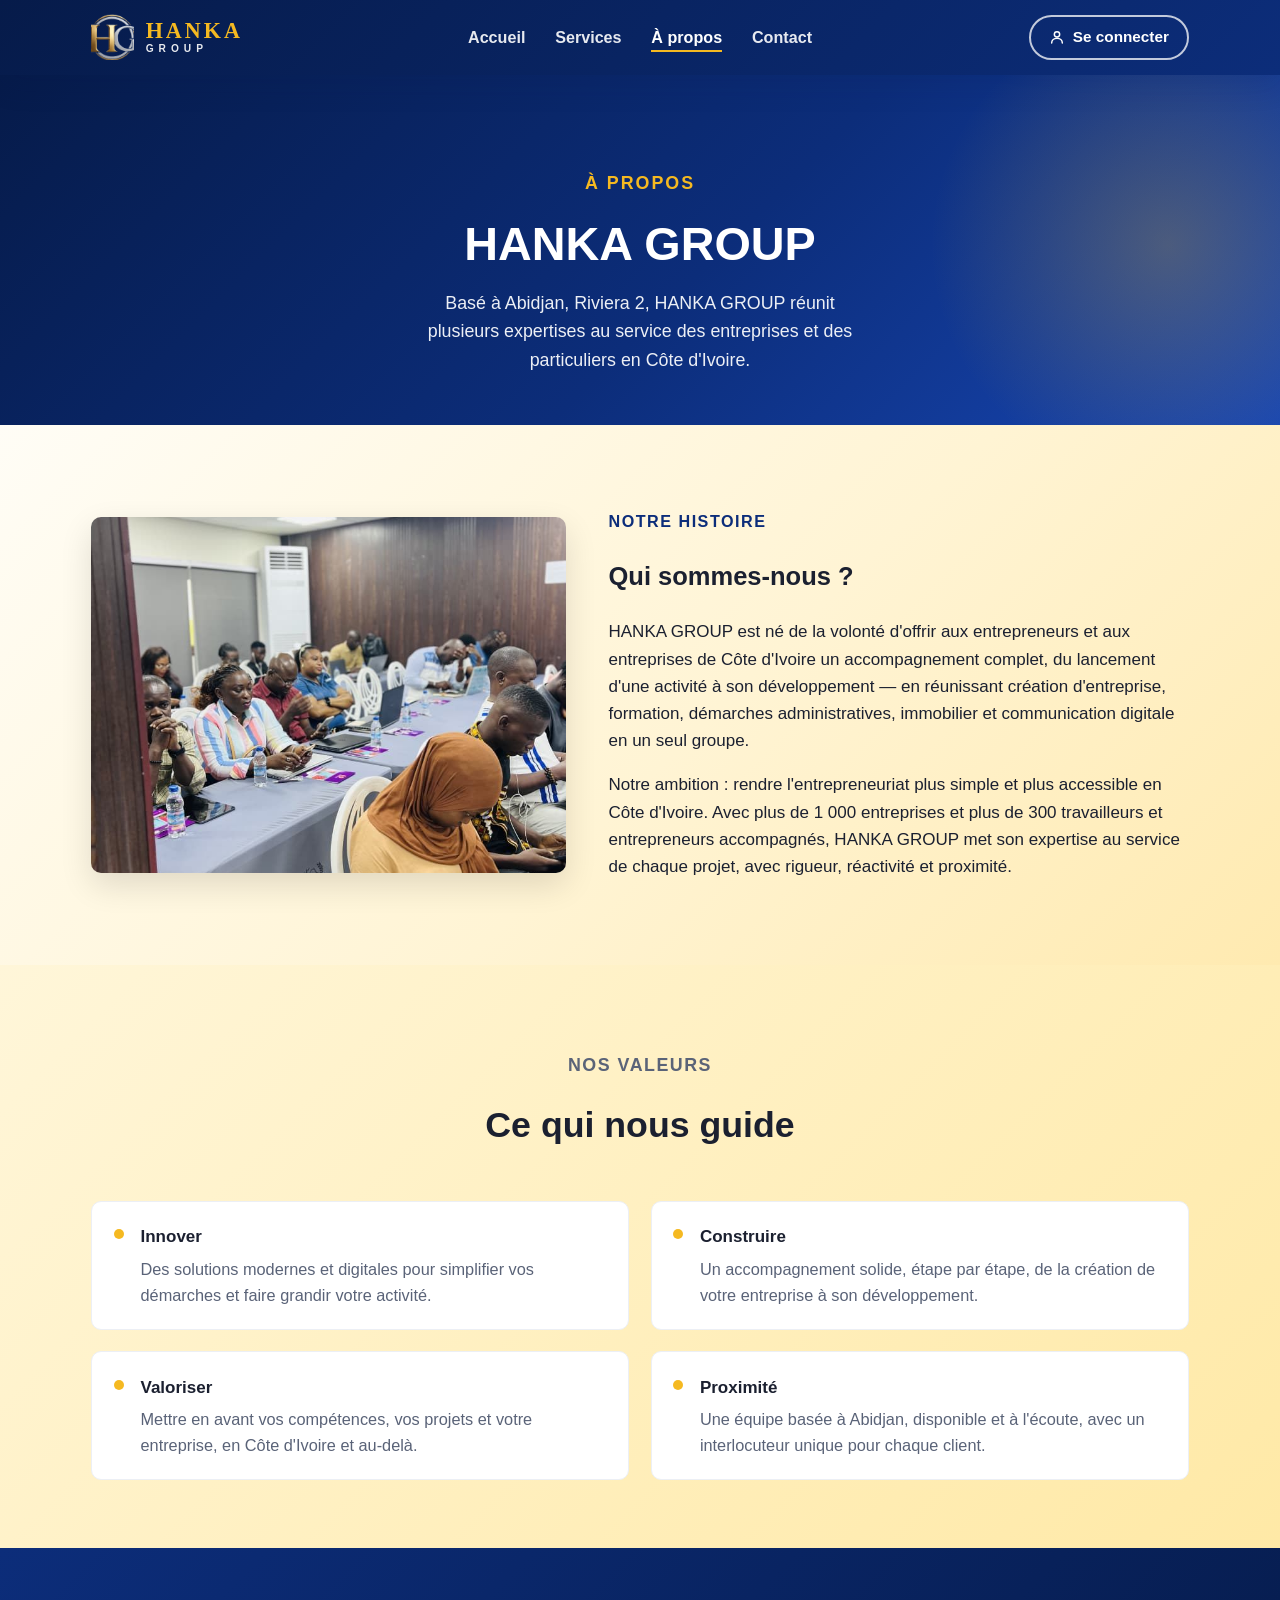
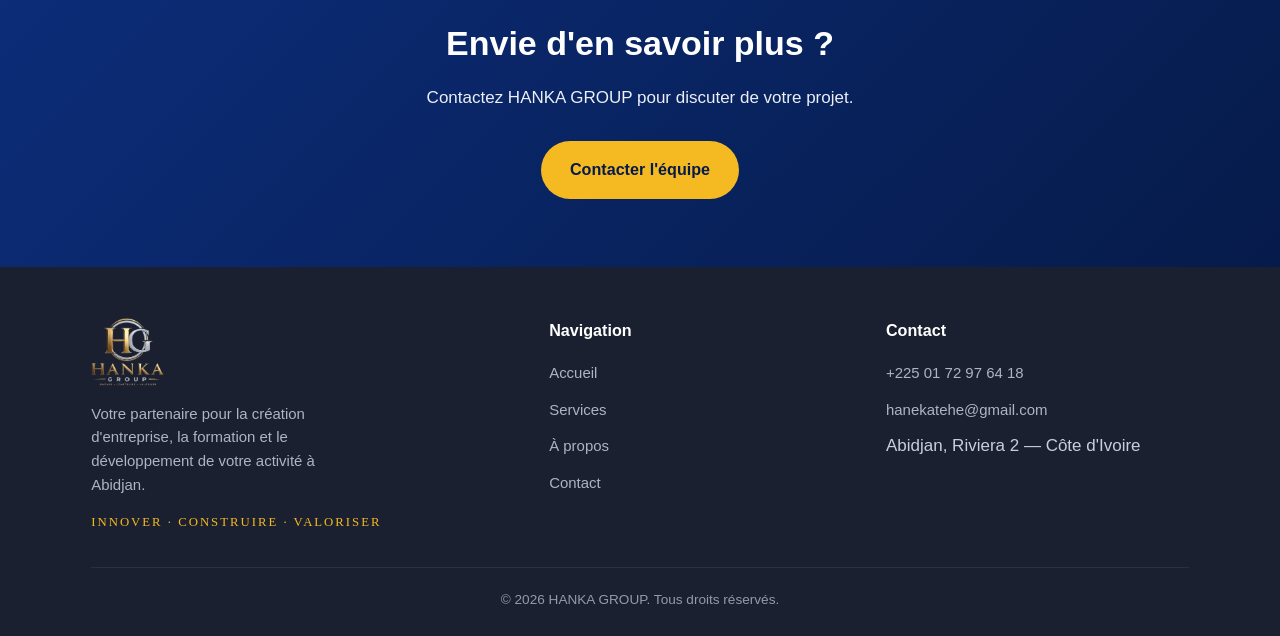
==== a-propos.html @ f5e08258 "Numero de version sur CSS/JS pour forcer le rechargement apres chaque publication Co-Authored-By: Cl" ====
<!DOCTYPE html>
<html lang="fr">
<head>
<meta charset="UTF-8">
<meta name="viewport" content="width=device-width, initial-scale=1.0">
<title>À propos — HANKA GROUP</title>
<meta name="description" content="HANKA GROUP, basé à Abidjan (Riviera 2), accompagne entreprises et particuliers en Côte d'Ivoire sur la création d'entreprise, la formation et le développement d'activité.">
<link rel="icon" href="assets/favicon.png" type="image/png">
<link rel="apple-touch-icon" href="assets/apple-touch-icon.png">
<link rel="stylesheet" href="css/style.css?v=202610141426">
</head>
<body>

<header class="site-header">
  <nav class="nav container">
    <a href="index.html" class="logo" aria-label="HANKA GROUP — accueil">
      <img src="assets/logo-hanka-mark-clair.png" alt="Logo HANKA GROUP">
      <span class="logo-text">
        <span class="logo-name">HANKA</span>
        <span class="logo-group">GROUP</span>
      </span>
    </a>
    <button class="nav-toggle" aria-label="Ouvrir le menu" aria-expanded="false">
      <span></span><span></span><span></span>
    </button>
    <ul class="nav-links">
      <li><a href="index.html">Accueil</a></li>
      <li><a href="services.html">Services</a></li>
      <li><a href="a-propos.html" aria-current="page">À propos</a></li>
      <li><a href="contact.html">Contact</a></li>
    </ul>
    <div class="nav-droite">
      <a href="connexion.html" class="nav-connexion"><svg width="16" height="16" viewBox="0 0 24 24" fill="none" stroke="currentColor" stroke-width="2.2" stroke-linecap="round" stroke-linejoin="round" aria-hidden="true"><circle cx="12" cy="8" r="4"/><path d="M4 21c0-4 3.6-7 8-7s8 3 8 7"/></svg>Se connecter</a>
    </div>
  </nav>
</header>

<main>

  <section class="hero" style="padding-bottom:3rem;">
    <div class="container" style="grid-template-columns:1fr; text-align:center;">
      <div>
        <p class="hero-eyebrow">À propos</p>
        <h1>HANKA GROUP</h1>
        <p style="margin:0 auto;">Basé à Abidjan, Riviera 2, HANKA GROUP réunit plusieurs expertises au service des entreprises et des particuliers en Côte d'Ivoire.</p>
      </div>
    </div>
  </section>

  <section>
    <div class="container about-grid">
      <img data-visuel="apropos-photo" class="service-photo" src="assets/hero/formation-salle.jpg" alt="Participants lors d'une session de formation HANKA GROUP à Abidjan">
      <div>
        <p class="section-eyebrow">Notre histoire</p>
        <h2>Qui sommes-nous ?</h2>
        <p>HANKA GROUP est né de la volonté d'offrir aux entrepreneurs et aux entreprises de Côte d'Ivoire un accompagnement complet, du lancement d'une activité à son développement — en réunissant création d'entreprise, formation, démarches administratives, immobilier et communication digitale en un seul groupe.</p>
        <p>Notre ambition : rendre l'entrepreneuriat plus simple et plus accessible en Côte d'Ivoire. Avec plus de 1 000 entreprises et plus de 300 travailleurs et entrepreneurs accompagnés, HANKA GROUP met son expertise au service de chaque projet, avec rigueur, réactivité et proximité.</p>
      </div>
    </div>
  </section>

  <section class="bg-alt">
    <div class="container">
      <div class="section-head">
        <p class="section-eyebrow">Nos valeurs</p>
        <h2>Ce qui nous guide</h2>
      </div>
      <div class="features">
        <div class="feature">
          <span class="dot" aria-hidden="true"></span>
          <div>
            <h3>Innover</h3>
            <p>Des solutions modernes et digitales pour simplifier vos démarches et faire grandir votre activité.</p>
          </div>
        </div>
        <div class="feature">
          <span class="dot" aria-hidden="true"></span>
          <div>
            <h3>Construire</h3>
            <p>Un accompagnement solide, étape par étape, de la création de votre entreprise à son développement.</p>
          </div>
        </div>
        <div class="feature">
          <span class="dot" aria-hidden="true"></span>
          <div>
            <h3>Valoriser</h3>
            <p>Mettre en avant vos compétences, vos projets et votre entreprise, en Côte d'Ivoire et au-delà.</p>
          </div>
        </div>
        <div class="feature">
          <span class="dot" aria-hidden="true"></span>
          <div>
            <h3>Proximité</h3>
            <p>Une équipe basée à Abidjan, disponible et à l'écoute, avec un interlocuteur unique pour chaque client.</p>
          </div>
        </div>
      </div>
    </div>
  </section>

  <section class="cta-band">
    <div class="container">
      <h2>Envie d'en savoir plus ?</h2>
      <p>Contactez HANKA GROUP pour discuter de votre projet.</p>
      <a href="contact.html" class="btn btn-primary">Contacter l'équipe</a>
    </div>
  </section>

</main>

<footer class="site-footer">
  <div class="container">
    <div class="footer-grid">
      <div>
        <img class="footer-logo" src="assets/logo-hanka-group-clair.png" alt="HANKA GROUP">
        <p style="font-size:0.88rem; opacity:0.85; max-width:32ch;">Votre partenaire pour la création d'entreprise, la formation et le développement de votre activité à Abidjan.</p>
        <p class="footer-tagline">Innover · Construire · Valoriser</p>
      </div>
      <div>
        <h3>Navigation</h3>
        <ul>
          <li><a href="index.html">Accueil</a></li>
          <li><a href="services.html">Services</a></li>
          <li><a href="a-propos.html">À propos</a></li>
          <li><a href="contact.html">Contact</a></li>
        </ul>
      </div>
      <div>
        <h3>Contact</h3>
        <ul>
          <li><a href="tel:+2250172976418">+225 01 72 97 64 18</a></li>
          <li><a href="mailto:hanekatehe@gmail.com">hanekatehe@gmail.com</a></li>
          <li>Abidjan, Riviera 2 — Côte d'Ivoire</li>
        </ul>
      </div>
    </div>
    <div class="footer-bottom">
      &copy; <span id="year"></span> HANKA GROUP. Tous droits réservés.
    </div>
  </div>
</footer>

<script src="js/script.js?v=202610141426"></script>
<script src="js/config.js?v=202610141426"></script>
<script src="js/visuels.js?v=202610141426"></script>
<script>document.getElementById("year").textContent = new Date().getFullYear();</script>
</body>
</html>
---- css/style.css ----
/* HANKA GROUP — feuille de style principale */

:root {
  --blue-dark: #061b4a;
  --blue: #0c2d7a;
  --blue-light: #1746b3;
  --gold: #f5b921;
  --gold-dark: #d99e0d;
  --white: #ffffff;
  --gray-50: #f7f8fb;
  --gray-100: #eceff5;
  --gray-300: #c7cede;
  --gray-600: #5a6378;
  --gray-900: #1b2030;
  --radius: 10px;
  --shadow: 0 10px 30px rgba(6, 27, 74, 0.12);
  --max-width: 1140px;
  font-size: 17px; /* taille de base de tout le site (était 16px) */
}

* { box-sizing: border-box; min-width: 0; }
[hidden] { display: none !important; }
html { scroll-behavior: smooth; overflow-x: hidden; }
body { overflow-x: hidden; }

body {
  margin: 0;
  font-family: "Segoe UI", Arial, sans-serif;
  color: var(--gray-900);
  background: var(--white);
  line-height: 1.6;
}

img { max-width: 100%; display: block; }

a { color: inherit; text-decoration: none; }

.container {
  max-width: var(--max-width);
  margin: 0 auto;
  padding: 0 1.25rem;
}

/* --- En-tête / navigation --- */
.site-header {
  position: sticky;
  top: 0;
  z-index: 50;
  background: linear-gradient(135deg, var(--blue-dark), var(--blue));
  box-shadow: var(--shadow);
}

.nav {
  display: flex;
  align-items: center;
  justify-content: space-between;
  padding-block: 0.85rem;
}

.logo {
  display: flex;
  align-items: center;
  gap: 0.7rem;
  line-height: 1;
}
.logo img {
  height: 46px;
  width: auto;
  flex: none;
}
.logo-text {
  display: flex;
  flex-direction: column;
  gap: 2px;
}
.logo-name {
  font-family: Georgia, "Times New Roman", serif;
  font-size: 1.3rem;
  font-weight: 700;
  letter-spacing: 3px;
  color: var(--gold);
  line-height: 1;
}
.logo-group {
  font-size: 0.6rem;
  font-weight: 700;
  letter-spacing: 5px;
  color: var(--white);
  opacity: 0.9;
  line-height: 1;
}

.nav-links {
  display: flex;
  gap: 1.75rem;
  list-style: none;
  margin: 0;
  padding: 0;
}
.nav-links a {
  color: var(--white);
  font-weight: 600;
  font-size: 0.95rem;
  opacity: 0.9;
  transition: opacity 0.15s;
}
.nav-links a:hover,
.nav-links a[aria-current="page"] { opacity: 1; border-bottom: 2px solid var(--gold); padding-bottom: 4px; }

.nav-cta {
  background: var(--gold);
  color: var(--blue-dark) !important;
  padding: 0.55rem 1.25rem;
  border-radius: 999px;
  font-weight: 700 !important;
  white-space: nowrap;
}
.nav-cta:hover { background: var(--gold-dark); }

.nav-toggle {
  display: none;
  flex-direction: column;
  gap: 5px;
  background: none;
  border: none;
  cursor: pointer;
  padding: 0.5rem;
}
.nav-toggle span {
  width: 24px;
  height: 2px;
  background: var(--white);
  border-radius: 2px;
}

/* --- Hero --- */
.hero {
  background: linear-gradient(135deg, var(--blue-dark) 0%, var(--blue) 55%, var(--blue-light) 100%);
  color: var(--white);
  padding: 4.5rem 0 5rem;
  position: relative;
  overflow: hidden;
}
.hero::after {
  content: "";
  position: absolute;
  right: -10%;
  top: -20%;
  width: 480px;
  height: 480px;
  background: radial-gradient(circle, rgba(245, 185, 33, 0.25), transparent 70%);
}
.hero .container {
  display: grid;
  grid-template-columns: 1.1fr 0.9fr;
  gap: 2.5rem;
  align-items: center;
  position: relative;
}
.hero-eyebrow {
  color: var(--gold);
  font-weight: 700;
  letter-spacing: 2px;
  text-transform: uppercase;
  font-size: 0.8rem;
}
.hero h1 {
  font-size: clamp(1.8rem, 4vw, 2.75rem);
  margin: 0.6rem 0 1rem;
  line-height: 1.2;
}
.hero p {
  font-size: 1.05rem;
  color: var(--gray-100);
  max-width: 46ch;
}
.hero p.hero-eyebrow { max-width: none; color: var(--gold); }
.hero-actions { display: flex; gap: 1rem; margin-top: 1.75rem; flex-wrap: wrap; }

.btn {
  display: inline-block;
  padding: 0.85rem 1.6rem;
  border-radius: 999px;
  font-weight: 700;
  font-size: 0.95rem;
  border: 2px solid transparent;
  cursor: pointer;
  transition: transform 0.12s, box-shadow 0.12s;
}
.btn:hover { transform: translateY(-2px); }
.btn-primary { background: var(--gold); color: var(--blue-dark); }
.btn-primary:hover { background: var(--gold-dark); }
.btn-outline { border-color: var(--white); color: var(--white); }
.btn-outline:hover { background: rgba(255,255,255,0.1); }

.hero-figure {
  background: rgba(255,255,255,0.08);
  border: 1px dashed rgba(255,255,255,0.4);
  border-radius: var(--radius);
  min-height: 280px;
  display: flex;
  align-items: center;
  justify-content: center;
  text-align: center;
  color: var(--gray-100);
  font-size: 0.9rem;
  padding: 1.5rem;
}

/* Diaporama du bloc d'accueil : logo puis photos, en fondu */
.hero-slider {
  position: relative;
  width: 100%;
  max-width: 420px;
  justify-self: center;
  aspect-ratio: 3 / 4;
  border-radius: 16px;
  overflow: hidden;
  box-shadow: 0 18px 50px rgba(0, 0, 0, 0.3);
  border: 2px solid rgba(245, 185, 33, 0.55);
  background: var(--blue-dark);
}
.hero-slide {
  position: absolute;
  inset: 0;
  opacity: 0;
  transition: opacity 1s ease;
}
.hero-slide.is-active { opacity: 1; }
.hero-slide img {
  width: 100%;
  height: 100%;
  object-fit: cover;
  display: block;
}
.hero-slide-logo {
  background: linear-gradient(160deg, #ffffff, #f4f1ea);
  display: flex;
  flex-direction: column;
  align-items: center;
  justify-content: center;
  gap: 1rem;
  padding: 2rem;
}
.hero-slide-logo img {
  height: auto;
  max-width: 300px;
  object-fit: contain;
}
.hero-dots {
  position: absolute;
  left: 0;
  right: 0;
  bottom: 0.9rem;
  display: flex;
  justify-content: center;
  gap: 0.5rem;
  z-index: 2;
}
.hero-dots button {
  width: 10px;
  height: 10px;
  padding: 0;
  border-radius: 50%;
  border: 2px solid var(--gold);
  background: rgba(255, 255, 255, 0.6);
  cursor: pointer;
}
.hero-dots button[aria-selected="true"] { background: var(--gold); }
@media (prefers-reduced-motion: reduce) {
  .hero-slide { transition: none; }
}

/* --- Sections génériques --- */
section { padding: 4rem 0; }
.section-head { text-align: center; max-width: 640px; margin: 0 auto 2.75rem; }
.section-eyebrow {
  color: var(--blue-light);
  font-weight: 700;
  letter-spacing: 2px;
  text-transform: uppercase;
  font-size: 0.78rem;
}
.section-head h2 { font-size: clamp(1.5rem, 3vw, 2.1rem); margin: 0.5rem 0 0.75rem; }
.section-head p { color: var(--gray-600); }

.bg-alt { background: var(--gray-50); }

/* --- Grille de services --- */
.services-grid {
  display: grid;
  grid-template-columns: repeat(3, 1fr);
  gap: 1.5rem;
}
.service-card {
  background: var(--white);
  border: 1px solid var(--gray-100);
  border-radius: var(--radius);
  padding: 1.75rem 1.5rem;
  box-shadow: var(--shadow);
  transition: transform 0.15s;
}
.service-card:hover { transform: translateY(-4px); }
.service-icon {
  width: 52px;
  height: 52px;
  border-radius: 12px;
  background: linear-gradient(135deg, var(--blue), var(--blue-light));
  display: flex;
  align-items: center;
  justify-content: center;
  margin-bottom: 1rem;
  color: var(--gold);
}
.service-card h3 { margin: 0 0 0.5rem; font-size: 1.1rem; }
.service-card p { color: var(--gray-600); font-size: 0.92rem; margin: 0 0 1rem; }
.service-card a { color: var(--blue-light); font-weight: 700; font-size: 0.9rem; }

/* --- Processus / étapes --- */
.steps {
  display: grid;
  grid-template-columns: repeat(4, 1fr);
  gap: 1.5rem;
  counter-reset: step;
}
.step {
  text-align: center;
  padding: 1.5rem 1rem;
}
.step::before {
  counter-increment: step;
  content: counter(step);
  display: flex;
  align-items: center;
  justify-content: center;
  width: 46px;
  height: 46px;
  margin: 0 auto 1rem;
  border-radius: 50%;
  background: var(--blue-dark);
  color: var(--gold);
  font-weight: 800;
}
.step h3 { margin: 0 0 0.4rem; font-size: 1.02rem; }
.step p { color: var(--gray-600); font-size: 0.9rem; margin: 0; }

/* --- Pourquoi nous / atouts --- */
.features {
  display: grid;
  grid-template-columns: repeat(2, 1fr);
  gap: 1.25rem;
}
/* Nombre impair d'atouts : le dernier est centré sous les autres */
.features > .feature:last-child:nth-child(odd) {
  grid-column: 1 / -1;
  justify-self: center;
  width: calc(50% - 0.625rem);
}
.feature {
  display: flex;
  gap: 1rem;
  align-items: flex-start;
  padding: 1.25rem;
  background: var(--white);
  border-radius: var(--radius);
  border: 1px solid var(--gray-100);
}
.feature .dot {
  flex: none;
  width: 10px;
  height: 10px;
  margin-top: 6px;
  border-radius: 50%;
  background: var(--gold);
}
.feature h3 { margin: 0 0 0.3rem; font-size: 1rem; }
.feature p { margin: 0; color: var(--gray-600); font-size: 0.9rem; }

/* --- CTA bandeau --- */
.cta-band {
  background: linear-gradient(135deg, var(--blue), var(--blue-dark));
  color: var(--white);
  text-align: center;
}
.cta-band h2 { font-size: clamp(1.4rem, 3vw, 2rem); margin: 0 0 0.75rem; }
.cta-band p { color: var(--gray-100); margin: 0 0 1.75rem; }

/* --- Page À propos --- */
.about-grid {
  display: grid;
  grid-template-columns: 0.9fr 1.1fr;
  gap: 2.5rem;
  align-items: center;
}
.placeholder-box {
  background: var(--gray-100);
  border: 2px dashed var(--gray-300);
  border-radius: var(--radius);
  min-height: 260px;
  display: flex;
  align-items: center;
  justify-content: center;
  color: var(--gray-600);
  text-align: center;
  padding: 1.5rem;
  font-size: 0.9rem;
}

.service-photo {
  width: 100%;
  aspect-ratio: 4 / 3;
  object-fit: cover;
  border-radius: var(--radius);
  box-shadow: 0 12px 32px rgba(0, 0, 0, 0.12);
}

/* --- Contact --- */
.contact-grid {
  display: grid;
  grid-template-columns: 1fr 1fr;
  gap: 2.5rem;
}
.contact-info {
  display: flex;
  flex-direction: column;
  gap: 1.25rem;
}
.contact-item {
  display: flex;
  gap: 1rem;
  align-items: flex-start;
}
.contact-item .icon {
  flex: none;
  width: 42px;
  height: 42px;
  border-radius: 10px;
  background: var(--blue);
  color: var(--gold);
  display: flex;
  align-items: center;
  justify-content: center;
}
.contact-item h3 { margin: 0 0 0.2rem; font-size: 0.95rem; }
.contact-item p { margin: 0; color: var(--gray-600); font-size: 0.92rem; }

form.contact-form {
  display: flex;
  flex-direction: column;
  gap: 1rem;
  background: var(--gray-50);
  padding: 1.75rem;
  border-radius: var(--radius);
  border: 1px solid var(--gray-100);
}
.form-row { display: grid; grid-template-columns: 1fr 1fr; gap: 1rem; }
label { font-size: 0.85rem; font-weight: 700; color: var(--gray-900); margin-bottom: 0.3rem; display: block; }
input, select, textarea {
  width: 100%;
  padding: 0.7rem 0.85rem;
  border: 1px solid var(--gray-300);
  border-radius: 8px;
  font-family: inherit;
  font-size: 0.95rem;
}
textarea { resize: vertical; min-height: 110px; }
.form-note { font-size: 0.8rem; color: var(--gray-600); }

/* --- Parcours « Créer mon entreprise » --- */
.wizard-section { padding: 2.5rem 0 4rem; background: var(--gray-50); }
.wizard { max-width: 860px; }
.wizard-steps {
  list-style: none;
  display: flex;
  gap: 0.5rem;
  padding: 0;
  margin: 0 0 1.75rem;
  counter-reset: etape;
  flex-wrap: wrap;
}
.wizard-steps li {
  flex: 1 1 140px;
  counter-increment: etape;
  font-size: 0.82rem;
  font-weight: 700;
  color: var(--gray-600);
  padding: 0.6rem 0.75rem;
  border-bottom: 3px solid var(--gray-300);
}
.wizard-steps li::before {
  content: counter(etape);
  display: inline-grid;
  place-items: center;
  width: 1.5rem;
  height: 1.5rem;
  margin-right: 0.45rem;
  border-radius: 50%;
  background: var(--gray-300);
  color: var(--white);
  font-size: 0.75rem;
}
.wizard-steps li.is-done { color: var(--blue); border-color: var(--blue); }
.wizard-steps li.is-done::before { background: var(--blue); }
.wizard-steps li.is-current { color: var(--blue-dark); border-color: var(--gold); }
.wizard-steps li.is-current::before { background: var(--gold); color: var(--blue-dark); }

.wizard-panel {
  border: 0;
  margin: 0;
  padding: 1.75rem;
  background: var(--white);
  border-radius: var(--radius);
  box-shadow: var(--shadow);
  scroll-margin-top: 90px;
}
.wizard-panel legend {
  float: left;
  width: 100%;
  font-size: 1.25rem;
  font-weight: 700;
  color: var(--blue-dark);
  margin-bottom: 1.25rem;
}
.wizard-panel legend + * { clear: both; }
.wizard-panel .form-row { margin-bottom: 1rem; }
.wizard-hint { font-size: 0.85rem; color: var(--gray-600); }
.wizard-error {
  margin-top: 1rem;
  padding: 0.7rem 0.9rem;
  border-radius: 8px;
  background: #fdecec;
  color: #a61b1b;
  font-size: 0.9rem;
  font-weight: 600;
}
.wizard-nav {
  display: flex;
  justify-content: space-between;
  gap: 1rem;
  margin-top: 1.5rem;
  flex-wrap: wrap;
}
.btn-ghost { background: transparent; color: var(--blue); border-color: var(--gray-300); }
.btn-ghost:hover { border-color: var(--blue); }
.btn:disabled { opacity: 0.5; cursor: not-allowed; transform: none; }
.hp { position: absolute; left: -9999px; width: 1px; height: 1px; overflow: hidden; }

/* Liste des formes juridiques (cliquer = passer à l'étape suivante) */
.forme-list { display: grid; grid-template-columns: repeat(auto-fill, minmax(200px, 1fr)); gap: 0.75rem; }
.forme-btn {
  padding: 1.1rem 1rem;
  border: 0;
  border-radius: 8px;
  background: linear-gradient(135deg, var(--blue), var(--blue-light));
  color: var(--white);
  font: inherit;
  font-weight: 700;
  letter-spacing: 0.5px;
  text-transform: uppercase;
  cursor: pointer;
  transition: transform 0.12s, box-shadow 0.12s;
}
.forme-btn:nth-child(odd) { background: linear-gradient(135deg, var(--blue-dark), var(--blue)); }
.forme-btn:hover, .forme-btn:focus-visible { transform: translateY(-2px); box-shadow: 0 8px 18px rgba(6, 27, 74, 0.25); }
.forme-btn[aria-checked="true"] { outline: 3px solid var(--gold); outline-offset: 2px; }

/* Cartes des packs */
.pack-list { display: grid; grid-template-columns: 1fr 1fr; gap: 1.25rem; margin-bottom: 1.5rem; }
.pack-card {
  position: relative;
  display: flex;
  flex-direction: column;
  gap: 0.4rem;
  text-align: left;
  padding: 1.75rem 1.5rem 1.5rem;
  border: 2px solid var(--gold);
  border-radius: 12px;
  background: var(--blue-dark);
  color: var(--white);
  font: inherit;
  cursor: pointer;
  transition: transform 0.12s, box-shadow 0.12s;
}
.pack-card-premium { background: linear-gradient(160deg, var(--blue), var(--blue-dark)); }
.pack-card:hover { transform: translateY(-3px); box-shadow: 0 14px 30px rgba(6, 27, 74, 0.3); }
.pack-card[aria-checked="true"] { box-shadow: 0 0 0 4px rgba(245, 185, 33, 0.55); }
.pack-badge {
  position: absolute;
  top: -0.8rem;
  right: 1.25rem;
  background: var(--gold);
  color: var(--blue-dark);
  font-size: 0.7rem;
  font-weight: 800;
  letter-spacing: 0.5px;
  text-transform: uppercase;
  padding: 0.3rem 0.75rem;
  border-radius: 6px;
}
.pack-nom { color: var(--gold); font-weight: 800; font-size: 1.1rem; text-transform: uppercase; letter-spacing: 0.5px; }
.pack-prix {
  color: var(--gold);
  font-weight: 800;
  font-size: 1.6rem;
  padding-bottom: 0.9rem;
  border-bottom: 1px solid rgba(255, 255, 255, 0.35);
}
.pack-card ul { list-style: none; padding: 0; margin: 0.6rem 0 1rem; font-size: 0.88rem; }
.pack-card li { position: relative; padding-left: 1.4rem; margin-bottom: 0.45rem; }
.pack-card li::before { content: "✓"; position: absolute; left: 0; color: var(--gold); font-weight: 700; }
.pack-choisir {
  margin-top: auto;
  text-align: center;
  padding: 0.65rem;
  border-radius: 999px;
  background: var(--gold);
  color: var(--blue-dark);
  font-weight: 800;
}

/* Cases à cocher du parcours « Modifier mon entreprise » */
.choix-list { display: grid; grid-template-columns: 1fr 1fr; gap: 0.75rem; margin: 0.75rem 0 1.5rem; }
.choix-carte {
  display: flex;
  gap: 0.75rem;
  align-items: flex-start;
  margin: 0;
  padding: 1rem 1.1rem;
  border: 2px solid var(--gray-300);
  border-radius: 10px;
  background: var(--white);
  cursor: pointer;
  transition: border-color 0.12s, background 0.12s;
}
.choix-carte:hover { border-color: var(--blue-light); }
.choix-carte:has(input:checked) { border-color: var(--gold); background: #fff9e8; }
.choix-carte input { width: 1.15rem; height: 1.15rem; margin-top: 0.15rem; flex-shrink: 0; accent-color: var(--blue); }
.choix-texte { display: flex; flex-direction: column; gap: 0.2rem; }
.choix-texte strong { font-size: 1rem; color: var(--blue-dark); }
.choix-texte small { font-weight: 400; color: var(--gray-600); font-size: 0.82rem; }
.label-espace { margin-top: 0.5rem; }
.recap-devis { font-size: 1.05rem !important; }

/* Récapitulatif */
.recap { background: var(--gray-50); border: 1px solid var(--gray-100); border-radius: var(--radius); padding: 1.25rem 1.5rem; }
.recap h3 { margin: 0 0 0.75rem; font-size: 1rem; color: var(--blue-dark); }
.recap dl { display: grid; grid-template-columns: max-content 1fr; gap: 0.4rem 1.25rem; margin: 0; font-size: 0.92rem; }
.recap dt { color: var(--gray-600); }
.recap dd { margin: 0; font-weight: 600; overflow-wrap: anywhere; }
.recap-prix { margin: 1rem 0 0; padding-top: 0.9rem; border-top: 1px solid var(--gray-300); font-size: 1.05rem; }
.recap-prix strong { color: var(--blue); font-size: 1.35rem; }
.confirm-line { display: flex; gap: 0.6rem; align-items: flex-start; margin-top: 1.25rem; font-weight: 600; cursor: pointer; }
.confirm-line input { width: auto; margin-top: 0.2rem; }

/* Écran final */
.wizard-done { text-align: center; padding: 3rem 1.5rem; }
.wizard-done:focus { outline: none; }
.done-icon {
  width: 64px;
  height: 64px;
  margin: 0 auto 1rem;
  display: grid;
  place-items: center;
  border-radius: 50%;
  background: var(--gold);
  color: var(--blue-dark);
  font-size: 2rem;
  font-weight: 800;
}
.wizard-done h2 { color: var(--blue-dark); margin-bottom: 0.5rem; }
.done-ref { color: var(--gray-600); font-size: 0.9rem; margin-bottom: 1.5rem; }

@media (max-width: 720px) {
  .pack-list { grid-template-columns: 1fr; }
  .choix-list { grid-template-columns: 1fr; }
  .wizard-panel { padding: 1.25rem; }
  .forme-list { grid-template-columns: 1fr; }
}

/* --- Espace admin --- */
.admin-body { background: var(--gray-50); }
.admin-main { padding: 2.5rem 0 4rem; }
.admin-main .container { max-width: 1400px; }
.admin-main section { padding: 0; }
.admin-logout { padding: 0.5rem 1.1rem; font-size: 0.85rem; background: transparent; }
.admin-login {
  max-width: 420px;
  margin: 2rem auto;
  padding: 2rem;
  background: var(--white);
  border-radius: var(--radius);
  box-shadow: var(--shadow);
}
.admin-login h1 { font-size: 1.5rem; color: var(--blue-dark); margin-top: 0; }
.admin-login form { display: flex; flex-direction: column; gap: 0.5rem; }
.admin-login .btn { margin-top: 0.75rem; }
.admin-head { display: flex; justify-content: space-between; align-items: flex-start; gap: 1rem; flex-wrap: wrap; }
.admin-head h1 { font-size: 1.5rem; color: var(--blue-dark); margin: 0; }
.admin-sub { color: var(--gray-600); font-size: 0.85rem; margin: 0.25rem 0 0; }
.admin-actions { display: flex; gap: 0.75rem; align-items: center; flex-wrap: wrap; }
.admin-export { display: inline-flex; gap: 0.4rem; align-items: center; flex-wrap: wrap; }
.admin-export-label { font-size: 0.85rem; font-weight: 700; color: var(--gray-600); }
.admin-actions .btn { padding: 0.5rem 1rem; font-size: 0.85rem; }
.admin-types { display: inline-flex; margin-top: 1.5rem; border: 2px solid var(--blue); border-radius: 10px; overflow: hidden; flex-wrap: wrap; }
.admin-types button {
  padding: 0.6rem 1.2rem;
  border: 0;
  background: var(--white);
  color: var(--blue);
  font: inherit;
  font-weight: 700;
  cursor: pointer;
}
.admin-types button[aria-selected="true"] { background: var(--blue); color: var(--white); }
.admin-types span { font-size: 0.75rem; font-weight: 700; color: var(--gold-dark); margin-left: 0.3rem; }
.admin-types button[aria-selected="true"] span { color: var(--gold); }
.cellule-texte { max-width: 320px; white-space: normal; line-height: 1.45; }
.admin-filtres { display: flex; gap: 0.5rem; flex-wrap: wrap; margin: 1.5rem 0 1rem; }
.admin-filtres button {
  padding: 0.45rem 0.9rem;
  border: 1px solid var(--gray-300);
  border-radius: 999px;
  background: var(--white);
  font: inherit;
  font-size: 0.85rem;
  font-weight: 600;
  cursor: pointer;
}
.admin-filtres button[aria-selected="true"] { background: var(--blue); border-color: var(--blue); color: var(--white); }
.admin-table-wrap { overflow-x: auto; background: var(--white); border-radius: var(--radius); box-shadow: var(--shadow); }
.admin-table { width: 100%; border-collapse: collapse; font-size: 0.85rem; min-width: 1100px; }
.admin-table th {
  text-align: left;
  padding: 0.75rem;
  background: var(--blue-dark);
  color: var(--white);
  font-weight: 700;
  white-space: nowrap;
}
.admin-table td { padding: 0.65rem 0.75rem; border-bottom: 1px solid var(--gray-100); vertical-align: top; }
.admin-table td a { color: var(--blue); }
.admin-table select, .admin-table textarea { font-size: 0.82rem; padding: 0.35rem 0.5rem; }
.admin-table textarea { min-height: 0; min-width: 180px; }
.admin-table tr.statut-nouveau td:first-child { border-left: 4px solid var(--gold); }
.admin-table tr.statut-traite, .admin-table tr.statut-annule { opacity: 0.6; }
.nowrap { white-space: nowrap; }
.admin-onglets { display: flex; gap: 0.25rem; border-bottom: 2px solid var(--gray-100); margin-bottom: 1.75rem; flex-wrap: wrap; }
.admin-onglets button {
  padding: 0.7rem 1.1rem;
  border: 0;
  border-bottom: 3px solid transparent;
  margin-bottom: -2px;
  background: none;
  font: inherit;
  font-weight: 700;
  color: var(--gray-600);
  cursor: pointer;
}
.admin-onglets button[aria-current="page"] { color: var(--blue-dark); border-bottom-color: var(--gold); }
.admin-alerte {
  margin: -0.75rem 0 1.5rem;
  padding: 0.75rem 1rem;
  border-radius: 8px;
  background: #fff6dc;
  border: 1px solid var(--gold);
  font-weight: 600;
  font-size: 0.9rem;
}
.admin-carte { background: var(--white); border-radius: var(--radius); box-shadow: var(--shadow); padding: 1.75rem; max-width: 900px; }
.admin-carte h1 { font-size: 1.5rem; color: var(--blue-dark); margin: 0; }
.admin-carte .admin-table-wrap { box-shadow: none; border: 1px solid var(--gray-100); margin-top: 1.25rem; }
.admin-table-compacte { min-width: 640px; }
.admin-form { display: flex; flex-direction: column; gap: 0.5rem; max-width: 560px; margin-top: 1.75rem; }
.admin-form h2 { font-size: 1.1rem; color: var(--blue-dark); margin: 0 0 0.5rem; }
.admin-form .btn { align-self: flex-start; margin-top: 0.5rem; }
.admin-form .form-row { margin-bottom: 0.25rem; }
.input-bouton { display: flex; gap: 0.5rem; }
.input-bouton .btn { flex-shrink: 0; margin: 0; padding: 0.5rem 1rem; }
.admin-succes {
  padding: 0.75rem 1rem;
  border-radius: 8px;
  background: #e8f6ec;
  color: #1d6b35;
  font-size: 0.9rem;
  line-height: 1.6;
  overflow-wrap: anywhere;
}
.btn-petit { padding: 0.35rem 0.8rem; font-size: 0.8rem; }
.btn-danger { border-color: #c62828; color: #c62828; }
.admin-vide { text-align: center; color: var(--gray-600); padding: 2rem; }

/* --- Pied de page --- */
.site-footer {
  background: var(--gray-900);
  color: var(--gray-300);
  padding: 3rem 0 1.5rem;
}
.footer-grid {
  display: grid;
  grid-template-columns: 1.4fr 1fr 1fr;
  gap: 2rem;
  margin-bottom: 2rem;
}
.footer-grid h3 { color: var(--white); font-size: 0.95rem; margin: 0 0 0.9rem; }
.footer-logo { height: 68px; width: auto; margin-bottom: 0.9rem; }
.footer-tagline {
  font-family: Georgia, "Times New Roman", serif;
  font-size: 0.75rem;
  letter-spacing: 2px;
  text-transform: uppercase;
  color: var(--gold);
  margin: 0.6rem 0 0;
}
.footer-grid ul { list-style: none; margin: 0; padding: 0; display: flex; flex-direction: column; gap: 0.55rem; }
.footer-grid a { font-size: 0.88rem; opacity: 0.85; }
.footer-grid a:hover { opacity: 1; text-decoration: underline; }
.footer-bottom {
  border-top: 1px solid rgba(255,255,255,0.1);
  padding-top: 1.25rem;
  text-align: center;
  font-size: 0.8rem;
  opacity: 0.7;
}

/* --- Responsive --- */
@media (max-width: 900px) {
  .hero .container { grid-template-columns: 1fr; }
  .hero-figure { min-height: 200px; }
  .services-grid { grid-template-columns: repeat(2, 1fr); }
  .steps { grid-template-columns: repeat(2, 1fr); }
  .features { grid-template-columns: 1fr; }
  .features > .feature:last-child:nth-child(odd) { width: auto; justify-self: stretch; }
  .about-grid { grid-template-columns: 1fr; }
  .contact-grid { grid-template-columns: 1fr; }
  .footer-grid { grid-template-columns: 1fr 1fr; }
}

@media (max-width: 680px) {
  .nav-links, .nav-cta { display: none; }
  .nav-toggle { display: flex; }
  .nav.open .nav-links {
    display: flex;
    flex-direction: column;
    position: absolute;
    top: 100%;
    left: 0;
    right: 0;
    background: var(--blue-dark);
    padding: 1rem 1.25rem 1.5rem;
    gap: 1rem;
  }
  .nav.open .nav-cta {
    display: inline-block;
    margin: 0 1.25rem 1.25rem;
  }
  .services-grid { grid-template-columns: 1fr; }
  .steps { grid-template-columns: 1fr; }
  .form-row { grid-template-columns: 1fr; }
  .footer-grid { grid-template-columns: 1fr; }
}

/* --- Chiffres clés (accueil) --- */
.chiffres { padding: 2.5rem 0; background: var(--white); border-bottom: 1px solid var(--gray-100); }
.chiffres-grid { display: grid; grid-template-columns: repeat(2, 1fr); gap: 1.5rem; max-width: 900px; }
.chiffre {
  text-align: center;
  padding: 1.5rem 1rem;
  border-radius: var(--radius);
  background: linear-gradient(135deg, var(--blue-dark), var(--blue));
  color: var(--white);
  box-shadow: var(--shadow);
}
.chiffre-valeur {
  margin: 0;
  font-size: clamp(2.2rem, 5vw, 3rem);
  font-weight: 800;
  line-height: 1.1;
  color: var(--gold);
}
.chiffre-valeur small {
  display: block;
  font-size: 0.9rem;
  font-weight: 700;
  letter-spacing: 2px;
  text-transform: uppercase;
  color: var(--white);
  opacity: 0.85;
  margin-bottom: 0.25rem;
}
.chiffre-libelle { margin: 0.5rem 0 0; font-size: 1rem; font-weight: 600; }
@media (max-width: 640px) {
  .chiffres-grid { grid-template-columns: 1fr; }
}

/* --- Témoignages vidéo (accueil) --- */
.temoignages { background: #eaf1ff; }
.temoignages-head { display: flex; justify-content: space-between; align-items: flex-end; gap: 1rem; margin-bottom: 1.5rem; }
.temoignages-head h2 { margin: 0; font-size: clamp(1.6rem, 3.5vw, 2.2rem); color: var(--blue-dark); }
.temoignages-head h2 span { color: var(--blue-light); }
.temoignages-nav { display: flex; gap: 0.5rem; }
.temoignages-fleche {
  width: 44px;
  height: 44px;
  border-radius: 50%;
  border: 2px solid var(--blue);
  background: var(--white);
  color: var(--blue);
  font-size: 1.1rem;
  font-weight: 700;
  cursor: pointer;
}
.temoignages-fleche:hover { background: var(--blue); color: var(--white); }
.temoignages-liste {
  list-style: none;
  margin: 0;
  padding: 0 0 1rem;
  display: grid;
  grid-auto-flow: column;
  grid-auto-columns: minmax(230px, 1fr);
  gap: 1.25rem;
  overflow-x: auto;
  scroll-snap-type: x mandatory;
  scrollbar-width: thin;
}
@media (min-width: 900px) {
  .temoignages-liste { grid-auto-columns: calc((100% - 3 * 1.25rem) / 4); }
}
.temoignage {
  scroll-snap-align: start;
  background: var(--white);
  border-radius: 12px;
  padding: 0.75rem;
  box-shadow: 0 6px 18px rgba(6, 27, 74, 0.08);
  display: flex;
  flex-direction: column;
  gap: 0.75rem;
}
.temoignage-video {
  position: relative;
  display: block;
  width: 100%;
  aspect-ratio: 1 / 1;
  padding: 0;
  border: 0;
  border-radius: 8px;
  overflow: hidden;
  cursor: pointer;
  background: linear-gradient(135deg, var(--blue-dark), var(--blue));
}
.temoignage-video img { width: 100%; height: 100%; object-fit: cover; display: block; transition: transform 0.3s; }
.temoignage-video:hover img { transform: scale(1.04); }
.temoignage-sans-image {
  display: grid;
  place-items: center;
  width: 100%;
  height: 100%;
  font-size: 3rem;
  font-weight: 800;
  color: var(--gold);
}
.temoignage-play {
  position: absolute;
  top: 50%;
  left: 50%;
  width: 52px;
  height: 52px;
  margin: -26px 0 0 -26px;
  border: 3px solid var(--white);
  border-radius: 50%;
  background: rgba(6, 27, 74, 0.35);
  transition: background 0.2s, transform 0.2s;
}
.temoignage-play::after {
  content: "";
  position: absolute;
  top: 50%;
  left: 54%;
  transform: translate(-50%, -50%);
  border-style: solid;
  border-width: 9px 0 9px 15px;
  border-color: transparent transparent transparent var(--white);
}
.temoignage-video:hover .temoignage-play, .temoignage-video:focus-visible .temoignage-play { background: var(--gold); transform: scale(1.08); }
.temoignage-infos { display: flex; flex-direction: column; gap: 0.15rem; padding: 0 0.25rem 0.25rem; font-size: 0.88rem; color: var(--gray-600); }
.temoignage-infos strong { color: var(--blue-dark); font-size: 1rem; }
.temoignage-service { color: var(--gold-dark); font-weight: 700; font-size: 0.8rem; text-transform: uppercase; letter-spacing: 0.5px; }

/* Fenêtre de lecture vidéo */
.video-modale { position: fixed; inset: 0; z-index: 1000; display: grid; place-items: center; padding: 1rem; }
.video-modale-fond { position: absolute; inset: 0; background: rgba(4, 12, 34, 0.85); }
.video-modale-contenu { position: relative; width: min(900px, 100%); }
.video-modale-lecteur { aspect-ratio: 16 / 9; background: #000; border-radius: 10px; overflow: hidden; }
.video-modale-lecteur iframe, .video-modale-lecteur video { width: 100%; height: 100%; border: 0; display: block; }
.video-modale-fermer {
  position: absolute;
  top: -2.75rem;
  right: 0;
  width: 2.25rem;
  height: 2.25rem;
  border: 0;
  border-radius: 50%;
  background: var(--white);
  color: var(--blue-dark);
  font-size: 1rem;
  font-weight: 800;
  cursor: pointer;
}
@media (max-width: 640px) {
  .temoignages-nav { display: none; }
  .temoignages-liste { grid-auto-columns: 75%; }
}

/* --- Espace admin : gestion des témoignages --- */
.admin-carte-large { max-width: 1000px; }
.admin-form-large { max-width: 720px; }
.temoi-admin-liste { list-style: none; padding: 0; margin: 1.25rem 0 0; display: flex; flex-direction: column; gap: 0.75rem; }
.temoi-admin {
  display: grid;
  grid-template-columns: 96px 1fr auto;
  gap: 1rem;
  align-items: center;
  padding: 0.75rem;
  border: 1px solid var(--gray-100);
  border-radius: 10px;
  background: var(--gray-50);
}
.temoi-masque { opacity: 0.6; }
.temoi-admin-image {
  display: grid;
  place-items: center;
  width: 96px;
  height: 96px;
  border-radius: 8px;
  overflow: hidden;
  background: linear-gradient(135deg, var(--blue-dark), var(--blue));
  color: var(--gold);
  font-size: 1.5rem;
}
.temoi-admin-image img { width: 100%; height: 100%; object-fit: cover; }
.temoi-admin-infos { display: flex; flex-direction: column; gap: 0.15rem; font-size: 0.88rem; color: var(--gray-600); }
.temoi-admin-infos strong { color: var(--blue-dark); font-size: 1rem; }
.temoi-etat { font-size: 0.8rem; font-weight: 700; color: var(--blue); }
.temoi-admin-actions { display: flex; gap: 0.4rem; flex-wrap: wrap; justify-content: flex-end; }
.temoi-source { border: 0; padding: 0; margin: 0.75rem 0 0.25rem; }
.temoi-source legend { font-size: 0.85rem; font-weight: 700; margin-bottom: 0.4rem; }
.temoi-radio { display: flex; gap: 0.5rem; align-items: center; font-weight: 600; font-size: 0.92rem; margin-bottom: 0.3rem; cursor: pointer; }
.temoi-radio input { width: auto; }
input[type="file"] { padding: 0.5rem; background: var(--white); }
@media (max-width: 640px) {
  .temoi-admin { grid-template-columns: 72px 1fr; }
  .temoi-admin-image { width: 72px; height: 72px; }
  .temoi-admin-actions { grid-column: 1 / -1; justify-content: flex-start; }
}

/* Diaporama dans une section de la page Services (format paysage) */
.service-slider {
  max-width: none;
  aspect-ratio: 4 / 3;
  justify-self: stretch;
  border: 0;
  border-radius: var(--radius);
  box-shadow: 0 12px 32px rgba(0, 0, 0, 0.12);
  background: var(--gray-100);
}

/* En-tête sur ordinateur : logo à gauche, menu centré, bouton éventuel à droite */
@media (min-width: 681px) {
  .nav { display: grid; grid-template-columns: 1fr auto 1fr; gap: 1.5rem; }
  .nav .logo { justify-self: start; }
  .nav .nav-links { justify-self: center; }
  .nav .nav-cta { justify-self: end; }
}

/* Bouton « Se connecter » en haut à droite (espace admin / collaborateurs) */
.nav-droite { display: flex; align-items: center; gap: 0.75rem; }
.nav-connexion {
  display: inline-flex;
  align-items: center;
  gap: 0.45rem;
  padding: 0.5rem 1.05rem;
  border: 2px solid rgba(255, 255, 255, 0.75);
  border-radius: 999px;
  color: var(--white);
  font-weight: 700;
  font-size: 0.9rem;
  white-space: nowrap;
  transition: background 0.15s, border-color 0.15s, color 0.15s;
}
.nav-connexion:hover { background: var(--white); border-color: var(--white); color: var(--blue-dark); }
@media (min-width: 681px) {
  .nav .nav-droite { justify-self: end; }
}
@media (max-width: 680px) {
  .nav-droite { margin-left: auto; order: 2; }
  .nav-toggle { order: 3; }
  .nav-droite .nav-cta, .nav.open .nav-droite .nav-cta { display: none; }
  .nav-connexion { padding: 0.4rem 0.8rem; font-size: 0.82rem; }
}
@media (max-width: 380px) {
  .nav-connexion { font-size: 0; gap: 0; padding: 0.45rem; }
  .nav-connexion svg { width: 18px; height: 18px; }
}

/* --- Connexion / inscription --- */
.auth-section { padding: 3rem 0 4rem; background: var(--gray-50); }
.auth-carte { max-width: 560px; margin: 0 auto; background: var(--white); border-radius: var(--radius); box-shadow: var(--shadow); overflow: hidden; }
.auth-onglets { display: grid; grid-template-columns: 1fr 1fr; }
.auth-onglets button {
  padding: 1rem;
  border: 0;
  border-bottom: 3px solid var(--gray-100);
  background: var(--gray-50);
  font: inherit;
  font-weight: 700;
  color: var(--gray-600);
  cursor: pointer;
}
.auth-onglets button[aria-selected="true"] { background: var(--white); color: var(--blue-dark); border-bottom-color: var(--gold); }
.auth-form { display: flex; flex-direction: column; gap: 0.45rem; padding: 1.75rem; }
.auth-form .form-row { margin-bottom: 0.25rem; }
.auth-form .btn { margin-top: 0.75rem; }
.auth-intro { margin: 0 0 0.75rem; color: var(--gray-600); font-size: 0.92rem; }
.auth-aide { margin: 0.5rem 0 0; font-size: 0.85rem; color: var(--gray-600); text-align: center; }
.auth-aide a { color: var(--blue); font-weight: 600; }

/* --- Espace client --- */
.espace-section { padding: 2.5rem 0 4rem; background: var(--gray-50); min-height: 60vh; }
.espace-chargement { text-align: center; color: var(--gray-600); padding: 3rem 0; }
.espace-entete { display: flex; justify-content: space-between; align-items: flex-end; gap: 1.25rem; flex-wrap: wrap; margin-bottom: 2rem; }
.espace-entete h1 { margin: 0.2rem 0 0; color: var(--blue-dark); font-size: clamp(1.6rem, 3vw, 2rem); }
.espace-actions { display: flex; gap: 0.6rem; flex-wrap: wrap; }
.espace-actions .btn { padding: 0.65rem 1.2rem; font-size: 0.9rem; }
.espace-titre { font-size: 1.25rem; color: var(--blue-dark); margin: 0 0 1rem; }
.espace-vide { background: var(--white); border-radius: var(--radius); padding: 1.5rem; box-shadow: var(--shadow); }
.espace-demandes { display: flex; flex-direction: column; gap: 1.25rem; }
.espace-demande { background: var(--white); border-radius: var(--radius); box-shadow: var(--shadow); padding: 1.5rem; border-left: 5px solid var(--gold); }
.espace-demande.statut-en_cours { border-left-color: var(--blue-light); }
.espace-demande.statut-traite { border-left-color: #2e9d57; }
.espace-demande.statut-annule { border-left-color: var(--gray-300); opacity: 0.8; }
.espace-demande-tete { display: flex; justify-content: space-between; align-items: flex-start; gap: 1rem; }
.espace-demande-tete h3 { margin: 0; color: var(--blue-dark); font-size: 1.1rem; }
.espace-demande-tete .admin-sub { margin: 0.2rem 0 0; }
.espace-statut { flex-shrink: 0; padding: 0.35rem 0.9rem; border-radius: 999px; font-size: 0.82rem; font-weight: 800; background: #fff3d1; color: #8a5a00; }
.statut-en_cours .espace-statut { background: #e1eaff; color: var(--blue); }
.statut-traite .espace-statut { background: #e3f5e9; color: #1d6b35; }
.statut-annule .espace-statut { background: var(--gray-100); color: var(--gray-600); }
.espace-statut-aide { margin: 0.6rem 0 1rem; font-size: 0.9rem; color: var(--gray-600); }
.espace-details { display: grid; grid-template-columns: repeat(auto-fit, minmax(170px, 1fr)); gap: 0.75rem 1.5rem; margin: 0 0 1.25rem; }
.espace-details dt { font-size: 0.78rem; color: var(--gray-600); text-transform: uppercase; letter-spacing: 0.5px; }
.espace-details dd { margin: 0.1rem 0 0; font-weight: 700; color: var(--gray-900); }
.espace-docs { border-top: 1px solid var(--gray-100); padding-top: 1rem; }
.espace-docs h4 { margin: 0 0 0.6rem; font-size: 0.95rem; color: var(--blue-dark); }
.espace-docs ul { list-style: none; padding: 0; margin: 0 0 0.75rem; display: flex; flex-direction: column; gap: 0.4rem; }
.espace-docs li { display: flex; justify-content: space-between; align-items: center; gap: 1rem; padding: 0.5rem 0.75rem; background: var(--gray-50); border-radius: 8px; font-size: 0.9rem; overflow-wrap: anywhere; }
.espace-docs li small { color: var(--gray-600); }
.espace-doc-actions { display: flex; gap: 0.75rem; flex-shrink: 0; }
.lien-bouton { border: 0; background: none; padding: 0; font: inherit; font-weight: 700; color: var(--blue); cursor: pointer; }
.lien-danger { color: #c62828; }
.espace-depot { display: inline-flex; position: relative; cursor: pointer; margin: 0; }
.espace-depot input { position: absolute; inset: 0; opacity: 0; cursor: pointer; }
.espace-depot span { padding: 0.55rem 1.1rem; border: 2px dashed var(--blue-light); border-radius: 999px; color: var(--blue); font-weight: 700; font-size: 0.9rem; }
.espace-depot:hover span, .espace-depot:focus-within span { background: #eef3ff; }
.espace-depot-etat { margin: 0.5rem 0 0; font-size: 0.88rem; font-weight: 600; color: var(--blue); }
@media (max-width: 640px) {
  .espace-demande-tete { flex-direction: column; }
  .espace-docs li { flex-direction: column; align-items: flex-start; }
}

/* Parcours : client connecté / invitation à créer un compte */
.wizard-connecte { margin: -0.5rem 0 1rem; padding: 0.65rem 0.9rem; border-radius: 8px; background: #eef3ff; font-size: 0.88rem; color: var(--blue-dark); }
.wizard-connecte a { color: var(--blue); font-weight: 700; text-decoration: underline; }
.wizard-connecte-ok { background: #e3f5e9; color: #1d6b35; font-weight: 600; }
.done-compte { margin: -0.75rem auto 1.5rem; max-width: 46ch; font-size: 0.95rem; }
.done-compte a { color: var(--blue); font-weight: 700; text-decoration: underline; }

/* Espace admin : documents des clients et badge « Compte client » */
.badge-compte { display: inline-block; margin-bottom: 0.35rem; padding: 0.15rem 0.55rem; border-radius: 999px; background: #e1eaff; color: var(--blue); font-size: 0.72rem; font-weight: 800; white-space: nowrap; }
.admin-docs { list-style: none; margin: 0; padding: 0; display: flex; flex-direction: column; gap: 0.25rem; }
.admin-docs .lien-bouton { font-size: 0.8rem; text-align: left; overflow-wrap: anywhere; }

/* --- Fonds en dégradé jaune (remplace les fonds blancs / gris clair des pages) --- */
:root {
  --degrade-jaune: linear-gradient(135deg, #fffdf6 0%, #fff4d4 55%, #ffeab0 100%);
  --degrade-jaune-alt: linear-gradient(135deg, #fff6d9 0%, #ffe9a6 100%);
}
body { background: #fffaf0; }
main > section:not(.hero):not(.cta-band):not(.temoignages):not(.bg-alt) { background: var(--degrade-jaune); }
main > section.bg-alt { background: var(--degrade-jaune-alt); }
.admin-body { background: var(--degrade-jaune) fixed; }
.chiffres { border-bottom-color: rgba(217, 158, 13, 0.25); }
/* Les cartes restent blanches pour ressortir sur le fond jaune */
.feature { background: var(--white); }

/* --- Textes gris légèrement agrandis (meilleure lisibilité) --- */
.section-head p { font-size: 1.05rem; }
.service-card p, .contact-item p { font-size: 0.98rem; }
.step p, .feature p { font-size: 0.96rem; }
.placeholder-box { font-size: 0.96rem; }
.form-note { font-size: 0.88rem; }
.wizard-hint { font-size: 0.92rem; }
.wizard-steps li { font-size: 0.88rem; }
.choix-texte small { font-size: 0.88rem; }
.recap dl { font-size: 0.98rem; }
.done-ref { font-size: 0.96rem; }
.admin-sub { font-size: 0.92rem; }
.temoignage-infos, .temoi-admin-infos { font-size: 0.94rem; }
.auth-intro { font-size: 0.98rem; }
.auth-aide { font-size: 0.92rem; }
.espace-statut-aide { font-size: 0.96rem; }
.espace-details dt { font-size: 0.84rem; }
.espace-docs li small { font-size: 0.85rem; }

/* Intitulés bleus des services (« 01 · CRÉATION D'ENTREPRISE »...) : plus grands et plus gras */
.section-eyebrow { font-size: 0.95rem; font-weight: 800; letter-spacing: 1.5px; color: var(--blue); }

/* --- Fenêtre « Réserve ta place » (formation) et bouton WhatsApp --- */
.resa-modale { position: fixed; inset: 0; z-index: 1000; display: grid; place-items: center; padding: 1rem; }
.resa-fond { position: absolute; inset: 0; background: rgba(4, 12, 34, 0.7); }
.resa-carte {
  position: relative;
  width: min(520px, 100%);
  max-height: calc(100vh - 2rem);
  overflow-y: auto;
  padding: 2rem 1.75rem 1.5rem;
  border-radius: 14px;
  background: var(--degrade-jaune);
  box-shadow: 0 24px 60px rgba(0, 0, 0, 0.35);
  display: flex;
  flex-direction: column;
  gap: 0.6rem;
}
.resa-carte h2 { margin: 0; color: var(--blue-dark); font-size: 1.6rem; }
.resa-carte .section-eyebrow { margin: 0; font-size: 0.82rem; }
.resa-prix { margin: 0; font-size: 1.05rem; }
.resa-prix strong { color: var(--blue); font-size: 1.35rem; }
.resa-texte { margin: 0 0 0.25rem; font-size: 0.95rem; color: var(--gray-600); }
.resa-fermer {
  position: absolute;
  top: 0.75rem;
  right: 0.75rem;
  width: 2.2rem;
  height: 2.2rem;
  border: 0;
  border-radius: 50%;
  background: var(--white);
  color: var(--blue-dark);
  font-weight: 800;
  cursor: pointer;
  box-shadow: 0 2px 8px rgba(0, 0, 0, 0.12);
}
.btn-whatsapp {
  display: flex;
  align-items: center;
  justify-content: center;
  gap: 0.6rem;
  margin-top: 0.75rem;
  padding: 0.95rem 1.25rem;
  border-radius: 999px;
  background: #25d366;
  color: #fff;
  font-weight: 800;
  font-size: 1rem;
  text-align: center;
  box-shadow: 0 8px 20px rgba(37, 211, 102, 0.35);
  transition: transform 0.12s, background 0.12s;
}
.btn-whatsapp:hover { background: #1ebe5b; transform: translateY(-2px); }
.resa-note { margin: 0.25rem 0 0; text-align: center; font-size: 0.85rem; color: var(--gray-600); }

/* --- Prochaines sessions de formation (page Services) --- */
.sessions-formation { margin: 1.25rem 0 1.5rem; }
.sessions-formation h3 { margin: 0 0 0.6rem; font-size: 1.05rem; color: var(--blue-dark); }
.sessions-liste { list-style: none; margin: 0; padding: 0; display: flex; flex-direction: column; gap: 0.6rem; }
.sessions-liste:empty { display: none; }
.session {
  display: grid;
  grid-template-columns: auto 1fr auto;
  gap: 0.9rem;
  align-items: center;
  padding: 0.75rem 0.9rem;
  background: var(--white);
  border-radius: 10px;
  box-shadow: 0 4px 14px rgba(6, 27, 74, 0.08);
}
.session-date {
  display: flex;
  flex-direction: column;
  align-items: center;
  justify-content: center;
  width: 3.4rem;
  height: 3.4rem;
  border-radius: 10px;
  background: linear-gradient(135deg, var(--blue-dark), var(--blue));
  color: var(--white);
  line-height: 1.05;
}
.session-date strong { font-size: 1.35rem; color: var(--gold); }
.session-date span { font-size: 0.72rem; text-transform: uppercase; letter-spacing: 1px; }
.session-infos { display: flex; flex-direction: column; gap: 0.1rem; font-size: 0.9rem; color: var(--gray-600); }
.session-infos strong { color: var(--blue-dark); font-size: 0.98rem; }
.session-note { font-style: italic; }
.sessions-vide { margin: 0; padding: 0.75rem 0.9rem; border-radius: 10px; background: rgba(255, 255, 255, 0.7); font-size: 0.92rem; color: var(--gray-600); }
#resa-bloc-session { display: flex; flex-direction: column; gap: 0.3rem; }
@media (max-width: 480px) {
  .session { grid-template-columns: auto 1fr; }
  .session .btn { grid-column: 1 / -1; }
}
.session-date-admin { width: 96px; height: 96px; }
.session-date-admin strong { font-size: 2rem; }
.form-boutons { display: flex; gap: 0.75rem; flex-wrap: wrap; align-items: center; }
.form-boutons .btn { margin-top: 0.5rem; }
@media (max-width: 640px) { .session-date-admin { width: 72px; height: 72px; } }

.service-photo-haut { object-position: center 30%; }

/* Diaporamas plus dynamiques : fondu plus court */
.hero-slide { transition: opacity 0.6s ease; }

/* --- Espace publicitaire « À la une » (accueil) --- */
.pubs-head { text-align: center; margin-bottom: 1.75rem; }
.pubs-head h2 { margin: 0.4rem 0 0; font-size: clamp(1.5rem, 3vw, 2.1rem); color: var(--blue-dark); }
.pubs-grille { display: grid; grid-template-columns: repeat(auto-fit, minmax(280px, 1fr)); gap: 1.5rem; }
.pubs-grille.pubs-une-seule { max-width: 900px; margin: 0 auto; grid-template-columns: 1fr; }
.pub {
  position: relative;
  display: flex;
  flex-direction: column;
  background: var(--white);
  border-radius: 14px;
  overflow: hidden;
  box-shadow: var(--shadow);
  border: 2px solid rgba(245, 185, 33, 0.55);
}
.pub-image { display: block; aspect-ratio: 16 / 9; overflow: hidden; background: var(--gray-100); }
.pub-image img { width: 100%; height: 100%; object-fit: cover; display: block; transition: transform 0.3s; }
a.pub-image:hover img { transform: scale(1.03); }
.pub-texte { display: flex; flex-direction: column; gap: 0.5rem; padding: 1.1rem 1.25rem 1.3rem; }
.pub-texte h3 { margin: 0; color: var(--blue-dark); font-size: 1.15rem; }
.pub-texte p { margin: 0; color: var(--gray-600); font-size: 0.95rem; }
.pub-texte .btn { align-self: flex-start; margin-top: 0.35rem; }
.pub-mention {
  position: absolute;
  top: 0.6rem;
  left: 0.6rem;
  padding: 0.15rem 0.55rem;
  border-radius: 999px;
  background: rgba(6, 27, 74, 0.75);
  color: var(--white);
  font-size: 0.7rem;
  font-weight: 700;
  letter-spacing: 0.5px;
}

/* --- Espace admin : photos du site --- */
.visuels-page { margin: 1.75rem 0 0.75rem; font-size: 1.1rem; color: var(--blue-dark); }
.visuels-liste { display: grid; grid-template-columns: repeat(auto-fill, minmax(210px, 1fr)); gap: 1rem; }
.visuel-carte { display: flex; flex-direction: column; border: 1px solid var(--gray-100); border-radius: 10px; overflow: hidden; background: var(--gray-50); }
.visuel-perso { border-color: var(--gold); }
.visuel-apercu { position: relative; aspect-ratio: 4 / 3; background: var(--gray-100); }
.visuel-apercu img { width: 100%; height: 100%; object-fit: cover; display: block; }
.visuel-badge { position: absolute; top: 0.4rem; left: 0.4rem; padding: 0.1rem 0.5rem; border-radius: 999px; background: var(--gold); color: var(--blue-dark); font-size: 0.7rem; font-weight: 800; }
.visuel-infos { display: flex; flex-direction: column; gap: 0.1rem; padding: 0.6rem 0.7rem 0.3rem; font-size: 0.82rem; color: var(--gray-600); }
.visuel-infos strong { color: var(--blue-dark); font-size: 0.9rem; }
.visuel-actions { display: flex; gap: 0.4rem; flex-wrap: wrap; padding: 0.5rem 0.7rem 0.75rem; }
.visuel-remplacer { position: relative; overflow: hidden; margin: 0; cursor: pointer; }
.visuel-remplacer input { position: absolute; inset: 0; opacity: 0; cursor: pointer; }
.pub-admin-image { width: 128px; height: 72px; }
@media (max-width: 640px) { .pub-admin-image { width: 96px; height: 54px; } }
.temoi-admin:has(.pub-admin-image) { grid-template-columns: 128px 1fr auto; }
@media (max-width: 640px) { .temoi-admin:has(.pub-admin-image) { grid-template-columns: 96px 1fr; } }
.temoignages-bientot { margin: 0; padding: 1.25rem 1.5rem; border-radius: 12px; background: var(--white); color: var(--gray-600); font-size: 1rem; text-align: center; box-shadow: 0 6px 18px rgba(6, 27, 74, 0.06); }

/* --- Espace admin : galeries des services (7 photos max) --- */
.galeries-admin { display: flex; flex-direction: column; gap: 1rem; margin-bottom: 1rem; }
.galerie-admin { padding: 1rem 1.1rem; border: 1px solid var(--gray-100); border-radius: 12px; background: var(--gray-50); }
.galerie-admin-tete { display: flex; justify-content: space-between; align-items: center; gap: 1rem; margin-bottom: 0.75rem; }
.galerie-admin-tete h3 { margin: 0; font-size: 1rem; color: var(--blue-dark); }
.galerie-compteur { font-size: 0.82rem; font-weight: 800; color: var(--blue); background: #e1eaff; padding: 0.15rem 0.6rem; border-radius: 999px; white-space: nowrap; }
.galerie-pleine { background: #fff3d1; color: #8a5a00; }
.galerie-photos { list-style: none; margin: 0 0 0.75rem; padding: 0; display: grid; grid-template-columns: repeat(auto-fill, minmax(120px, 1fr)); gap: 0.6rem; }
.galerie-photos li { position: relative; aspect-ratio: 4 / 3; border-radius: 8px; overflow: hidden; background: var(--gray-100); }
.galerie-photos img { width: 100%; height: 100%; object-fit: cover; display: block; }
.galerie-rang { position: absolute; top: 0.3rem; left: 0.3rem; min-width: 1.4rem; height: 1.4rem; display: grid; place-items: center; border-radius: 50%; background: var(--blue-dark); color: var(--gold); font-size: 0.75rem; font-weight: 800; }
.galerie-actions { position: absolute; left: 0; right: 0; bottom: 0; display: flex; justify-content: space-between; gap: 0.25rem; padding: 0.3rem; background: linear-gradient(transparent, rgba(4, 12, 34, 0.75)); }
.galerie-actions button { border: 0; border-radius: 6px; padding: 0.2rem 0.45rem; background: rgba(255, 255, 255, 0.92); color: var(--blue-dark); font: inherit; font-size: 0.78rem; font-weight: 800; cursor: pointer; }
.galerie-actions button:disabled { opacity: 0.35; cursor: default; }
.galerie-actions .galerie-suppr { margin-left: auto; color: #c62828; }
.galerie-actions .galerie-confirmer { background: #c62828; color: #fff; }
.galerie-etat { margin: 0.5rem 0 0; font-size: 0.85rem; font-weight: 600; color: var(--blue); }

/* --- Haut de l'accueil : dégradé bleu à gauche, photos qui défilent à droite, logo en haut à droite --- */
.hero-v3 {
  min-height: min(82vh, 720px);
  display: flex;
  align-items: center;
  padding: 4.5rem 0;
  background: linear-gradient(90deg, #061f63 0%, #0a3290 30%, #1257c7 52%, #1d6fe0 70%, #2b7fe8 100%);
}
.hero-v3::after { display: none; }
.hero-v3 .hero-v3-contenu { display: block; position: relative; z-index: 2; width: 100%; }
.hero-v3-texte { max-width: 600px; }

/* Photos : 62 % de la largeur, à droite, fondues dans le dégradé */
.hero-v3 .hero-v3-photos {
  position: absolute;
  top: 0;
  right: 0;
  bottom: 0;
  width: 62%;
  max-width: none;
  aspect-ratio: auto;
  border: 0;
  border-radius: 0;
  box-shadow: none;
  background: transparent;
  -webkit-mask-image: linear-gradient(to right, transparent 0%, rgba(0, 0, 0, 0.6) 22%, #000 42%);
  mask-image: linear-gradient(to right, transparent 0%, rgba(0, 0, 0, 0.6) 22%, #000 42%);
}
.hero-v3 .hero-v3-photos .hero-slide img { object-position: 60% 25%; }
.hero-v3 .hero-dots { left: auto; right: 2rem; bottom: 1.5rem; justify-content: flex-end; z-index: 3; }

.hero-v3-logo {
  position: absolute;
  top: 1.75rem;
  right: 2.5rem;
  z-index: 3;
  width: clamp(130px, 15vw, 230px);
  height: auto;
  filter: drop-shadow(0 4px 14px rgba(0, 0, 0, 0.35));
}

.hero-v3 .hero-v3-lieu {
  display: flex;
  align-items: center;
  gap: 0.6rem;
  margin: 0 0 1.25rem;
  color: var(--gold);
  font-size: 0.95rem;
  font-weight: 800;
  letter-spacing: 2px;
  text-transform: uppercase;
  max-width: none;
}
.hero-v3 h1 {
  margin: 0 0 1.4rem;
  font-size: clamp(2.1rem, 4.3vw, 3.5rem);
  font-weight: 800;
  line-height: 1.12;
  letter-spacing: -0.5px;
}
.hero-v3 h1 span { color: var(--gold); }
.hero-v3-texte > p:not(.hero-v3-lieu) { font-size: 1.12rem; color: rgba(255, 255, 255, 0.92); max-width: 50ch; }

.hero-v3-bouton {
  display: inline-flex;
  align-items: center;
  gap: 1.1rem;
  margin-top: 2rem;
  padding: 0.7rem 0.75rem 0.7rem 1.9rem;
  border: 2px solid var(--gold);
  border-radius: 999px;
  color: var(--white);
  font-weight: 800;
  font-size: 1.08rem;
  transition: background 0.15s, transform 0.12s;
}
.hero-v3-bouton span {
  display: grid;
  place-items: center;
  width: 2.6rem;
  height: 2.6rem;
  border-radius: 50%;
  background: var(--gold);
  color: var(--blue-dark);
  transition: transform 0.15s;
}
.hero-v3-bouton:hover { background: rgba(245, 185, 33, 0.12); transform: translateY(-2px); }
.hero-v3-bouton:hover span { transform: translateX(3px); }

@media (max-width: 900px) {
  .hero-v3 { flex-direction: column; align-items: stretch; min-height: 0; padding: 0 0 3rem; }
  .hero-v3 .hero-v3-photos {
    position: relative;
    order: -1;
    width: 100%;
    height: 300px;
    -webkit-mask-image: linear-gradient(to bottom, #000 55%, transparent 100%);
    mask-image: linear-gradient(to bottom, #000 55%, transparent 100%);
  }
  .hero-v3 .hero-dots { right: 50%; transform: translateX(50%); bottom: 2.5rem; }
  .hero-v3-logo { top: 1rem; right: 1rem; width: 110px; }
  .hero-v3 .hero-v3-contenu { margin-top: -1.5rem; }
  .hero-v3 .hero-v3-lieu { font-size: 0.82rem; }
}
/* Ajustements : photo décalée à droite (dégage le titre), fond plus foncé sur mobile */
.hero-v3 .hero-v3-photos { width: 56%; }
.hero-v3 .hero-v3-photos .hero-slide img { object-position: 72% 25%; }
.hero-v3-texte { max-width: 580px; }
@media (max-width: 900px) {
  .hero-v3 { background: linear-gradient(180deg, #0a3290 0%, #072a7a 45%, #061f63 100%); }
  .hero-v3 .hero-v3-photos { width: 100%; }
  .hero-v3 .hero-v3-photos .hero-slide img { object-position: center 25%; }
}
/* Haut des pages intérieures (Services) : même style que l'accueil, un peu moins haut */
.hero-v3-page { min-height: min(64vh, 560px); padding: 3.5rem 0; }
.hero-v3-page h1 { font-size: clamp(2rem, 3.8vw, 3.1rem); }
.hero-v3-page .hero-v3-photos .hero-slide img { object-position: center center; }
@media (max-width: 900px) { .hero-v3-page { padding: 0 0 3rem; } }
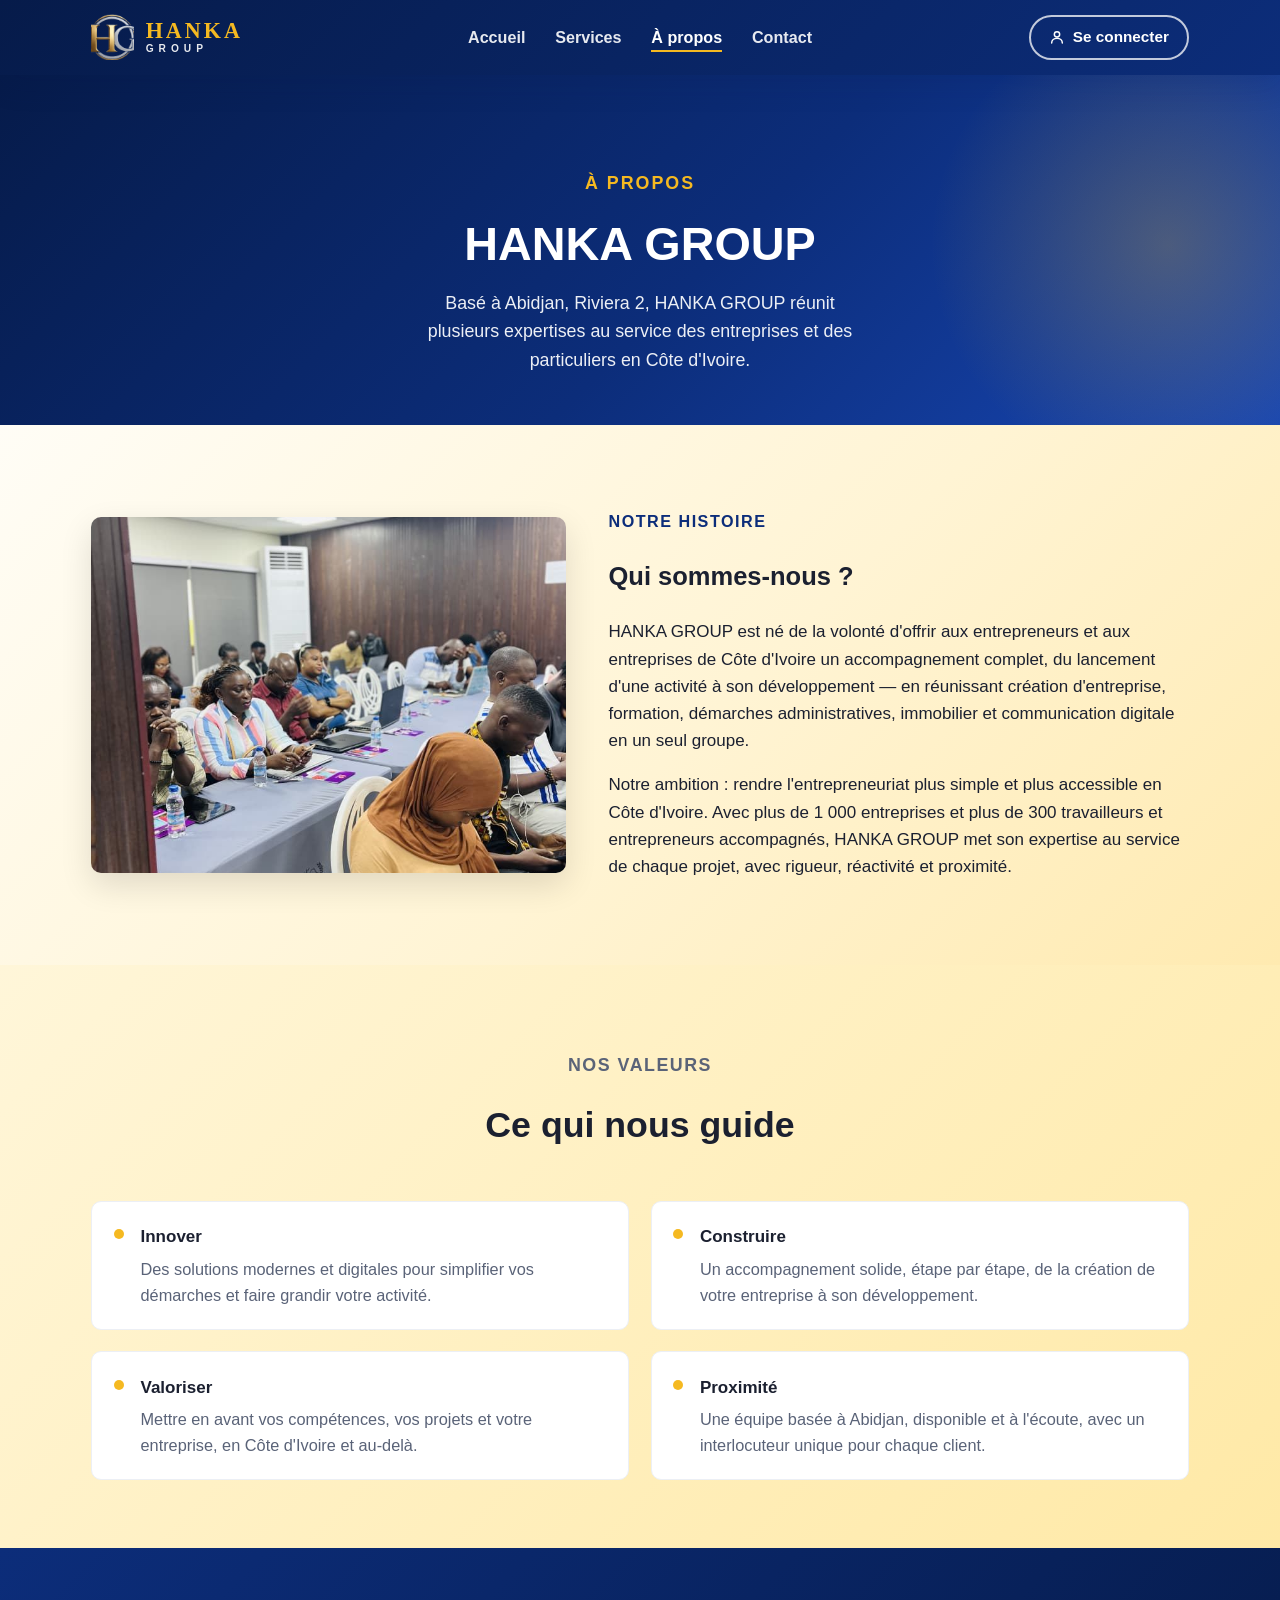
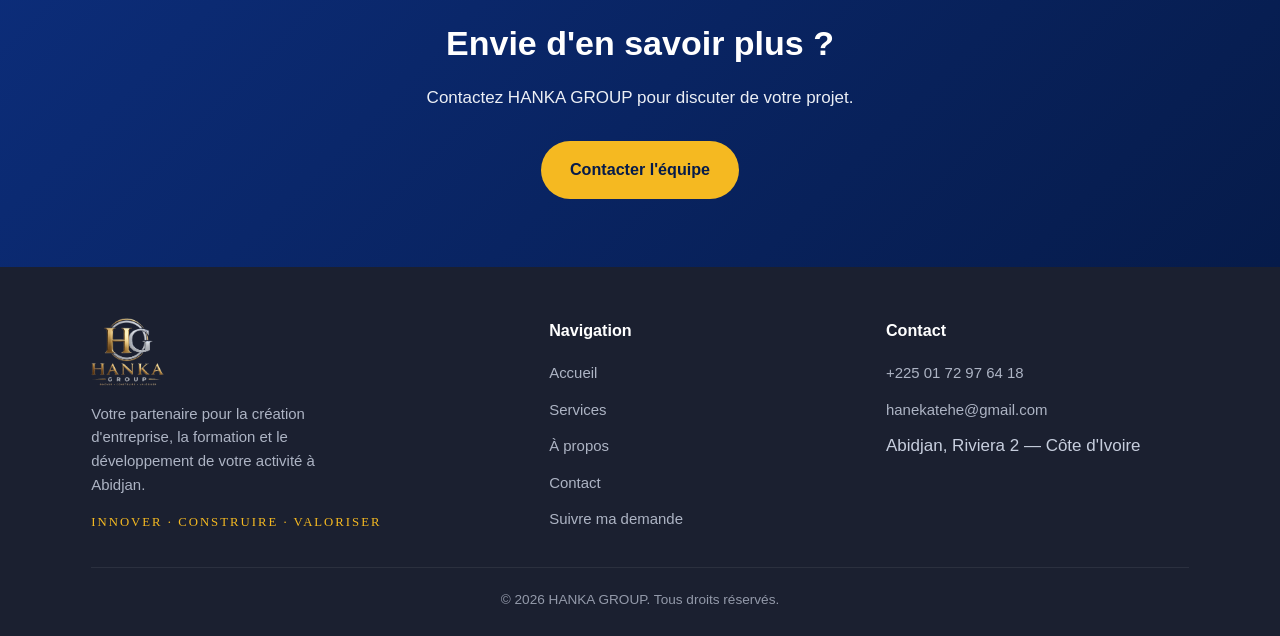
==== commit c4148000: "Suivi d'une demande sans compte : page suivi.html (référence + téléphone ou email), liens après chaq" ====
--- a/a-propos.html
+++ b/a-propos.html
@@ -7,7 +7,7 @@
 <meta name="description" content="HANKA GROUP, basé à Abidjan (Riviera 2), accompagne entreprises et particuliers en Côte d'Ivoire sur la création d'entreprise, la formation et le développement d'activité.">
 <link rel="icon" href="assets/favicon.png" type="image/png">
 <link rel="apple-touch-icon" href="assets/apple-touch-icon.png">
-<link rel="stylesheet" href="css/style.css?v=202610141426">
+<link rel="stylesheet" href="css/style.css?v=202610151812">
 </head>
 <body>
 
@@ -123,6 +123,7 @@
           <li><a href="services.html">Services</a></li>
           <li><a href="a-propos.html">À propos</a></li>
           <li><a href="contact.html">Contact</a></li>
+          <li><a href="suivi.html">Suivre ma demande</a></li>
         </ul>
       </div>
       <div>
@@ -140,9 +141,9 @@
   </div>
 </footer>
 
-<script src="js/script.js?v=202610141426"></script>
-<script src="js/config.js?v=202610141426"></script>
-<script src="js/visuels.js?v=202610141426"></script>
+<script src="js/script.js?v=202610151812"></script>
+<script src="js/config.js?v=202610151812"></script>
+<script src="js/visuels.js?v=202610151812"></script>
 <script>document.getElementById("year").textContent = new Date().getFullYear();</script>
 </body>
 </html>
--- a/css/style.css
+++ b/css/style.css
@@ -1121,6 +1121,7 @@
 .auth-form .btn { margin-top: 0.75rem; }
 .auth-intro { margin: 0 0 0.75rem; color: var(--gray-600); font-size: 0.92rem; }
 .auth-aide { margin: 0.5rem 0 0; font-size: 0.85rem; color: var(--gray-600); text-align: center; }
+.auth-titre { margin: 0 0 0.25rem; font-size: 1.5rem; color: var(--blue-dark); }
 .auth-aide a { color: var(--blue); font-weight: 600; }
 
 /* --- Espace client --- */
@@ -1506,3 +1507,37 @@
 .hero-v3-page h1 { font-size: clamp(2rem, 3.8vw, 3.1rem); }
 .hero-v3-page .hero-v3-photos .hero-slide img { object-position: center center; }
 @media (max-width: 900px) { .hero-v3-page { padding: 0 0 3rem; } }
+
+/* Page Contact : confirmation d'envoi */
+.contact-merci { text-align: center; padding: 2.5rem 1.5rem; background: var(--white); border-radius: var(--radius); box-shadow: var(--shadow); }
+.contact-merci:focus { outline: none; }
+.contact-merci h3 { margin: 0 0 0.4rem; color: var(--blue-dark); font-size: 1.3rem; }
+.contact-merci p { margin: 0 0 0.4rem; color: var(--gray-600); }
+.admin-main section.admin-login { padding: 2rem; }
+
+/* Collaborateurs : statut et actions */
+.collab-actions { display: flex; flex-wrap: wrap; gap: 0.35rem; }
+.collab-statut { display: inline-block; padding: 0.15rem 0.55rem; border-radius: 999px; background: #e3f4e8; color: #1f7a3e; font-size: 0.75rem; font-weight: 800; }
+.collab-statut-bloque { background: #fde4e4; color: #b42318; }
+.admin-table tr.collab-bloque td { opacity: 0.75; }
+
+/* Recherche et filtres des tableaux admin */
+.admin-recherche { display: flex; flex-wrap: wrap; align-items: center; gap: 0.5rem; margin: 0 0 1rem; }
+.admin-recherche input[type="search"] { flex: 1 1 260px; min-width: 0; }
+.admin-recherche-champs { display: contents; }
+.admin-recherche select, .admin-recherche input { padding: 0.45rem 0.6rem; border: 1px solid var(--gray-300); border-radius: 8px; font: inherit; font-size: 0.9rem; background: var(--white); }
+.admin-recherche-date { display: inline-flex; align-items: center; gap: 0.35rem; font-size: 0.88rem; color: var(--gray-600); }
+.admin-recherche-total { font-size: 0.85rem; font-weight: 700; color: var(--blue); }
+@media (max-width: 640px) {
+  .admin-recherche select, .admin-recherche-date { flex: 1 1 45%; }
+}
+
+/* Suivi d'une demande sans compte */
+.suivi-resultat { padding: 1.5rem; }
+.suivi-resultat .espace-demande { box-shadow: none; border: 1px solid var(--gray-200); }
+.suivi-etapes { display: flex; gap: 0.35rem; list-style: none; margin: 1rem 0 0; padding: 0; }
+.suivi-etapes li { flex: 1; padding: 0.45rem 0.3rem; border-radius: 8px; background: var(--gray-100); color: var(--gray-600); font-size: 0.82rem; font-weight: 700; text-align: center; }
+.suivi-etapes li.fait { background: #e1eaff; color: var(--blue); }
+.suivi-etapes li.actuel { background: var(--blue); color: var(--white); }
+.done-suivi { margin: -0.75rem 0 1.5rem; font-size: 0.92rem; }
+.done-suivi a { color: var(--blue); font-weight: 700; }
